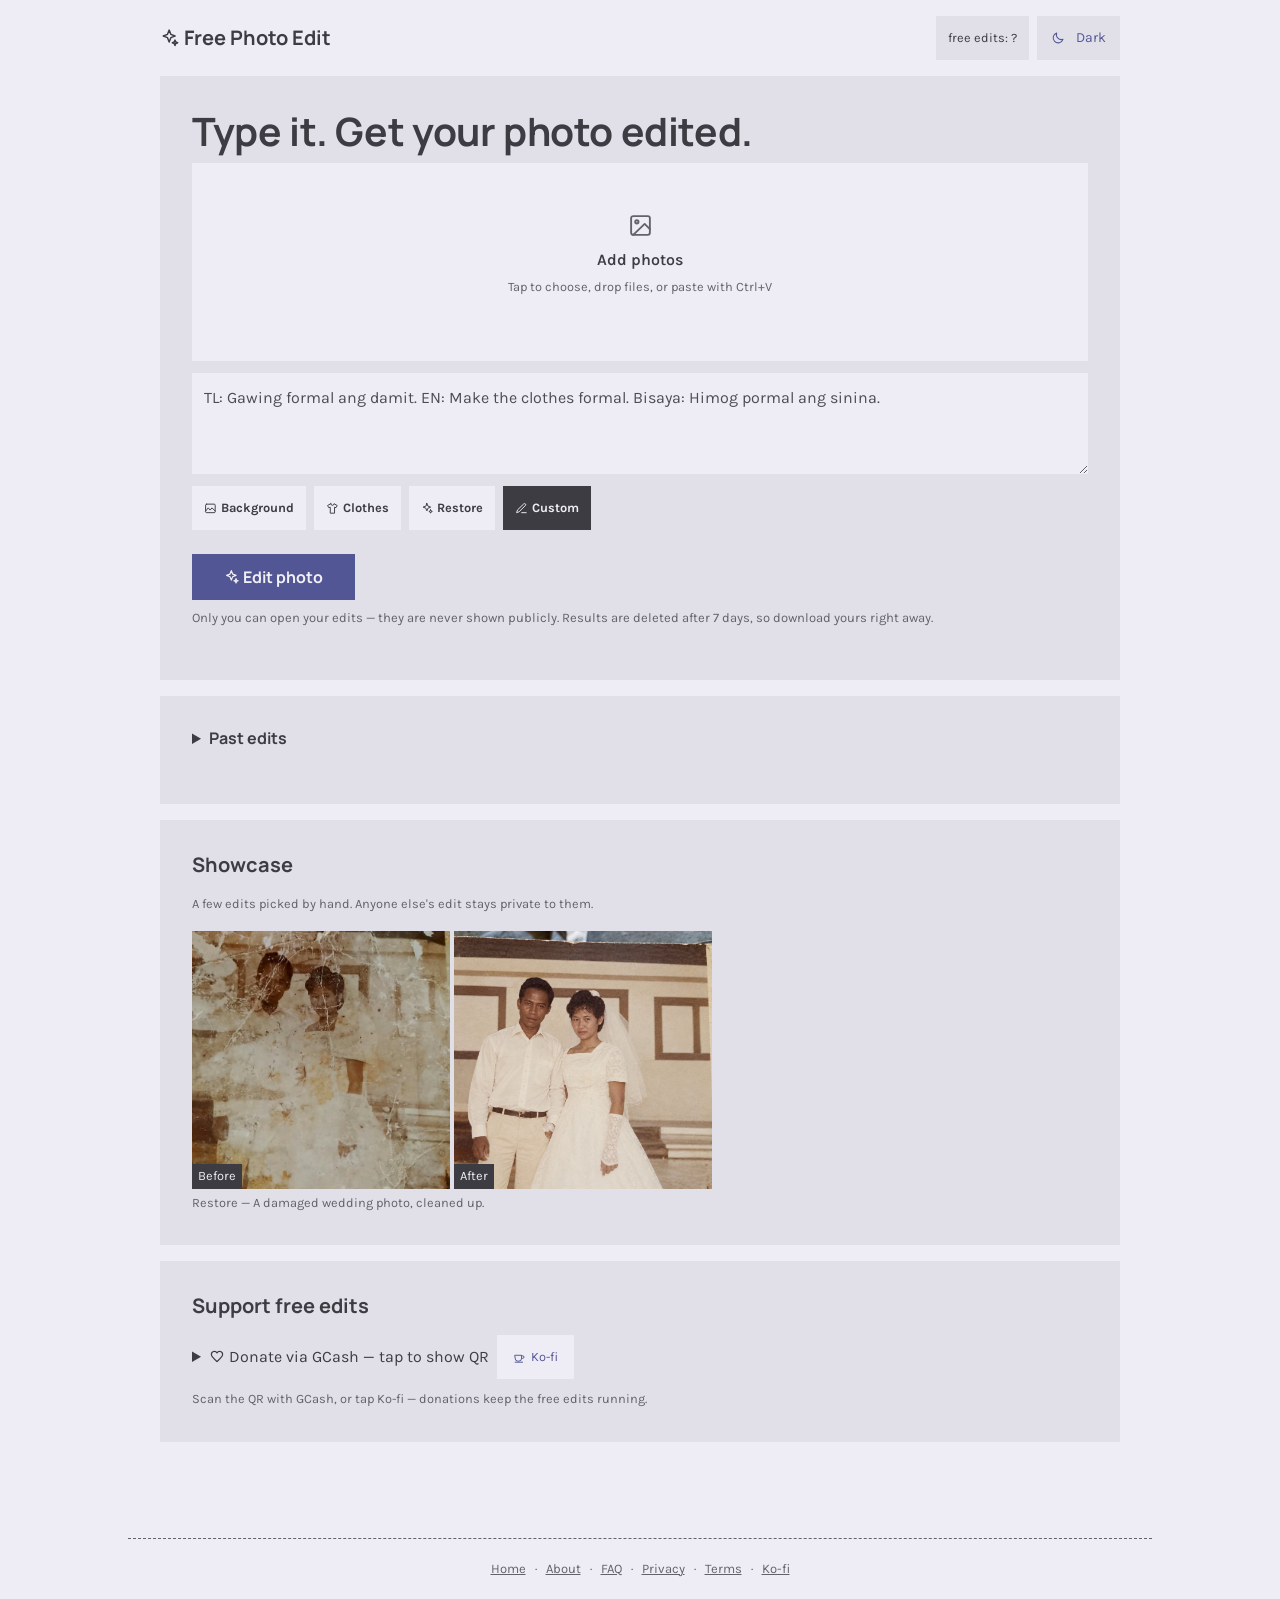
==== web/index.html @ 6755a5da "showcase: drop the rooster, keep the wedding restore The rooster was a two-panel input rendered as a" ====
<!DOCTYPE html>
<html lang="en">
<head>
<meta charset="utf-8">
<meta name="viewport" content="width=device-width, initial-scale=1">
<link rel="icon" href="data:image/svg+xml,%3Csvg xmlns='http://www.w3.org/2000/svg' viewBox='0 0 24 24'%3E%3Cpath fill='%23535695' d='M11 2l2 5.1 5.1 2-5.1 2-2 5.1-2-5.1-5.1-2 5.1-2z'/%3E%3Cpath fill='%23535695' d='M18 14.5l.9 2.3 2.3.9-2.3.9-.9 2.3-.9-2.3-2.3-.9 2.3-.9z'/%3E%3C/svg%3E">
<meta name="api-base" content="">
<title>Free Photo Edit — edit any photo by typing</title>
<meta name="description" content="Edit any photo by typing what you want — Tagalog, English, or Bisaya. 5 free edits a day, no account.">
<link rel="canonical" href="https://freephoto.uft1.com/">
<meta property="og:type" content="website">
<meta property="og:site_name" content="Free Photo Edit">
<meta property="og:url" content="https://freephoto.uft1.com/">
<meta property="og:title" content="Free Photo Edit — i-type lang, edited na">
<meta property="og:description" content="Tagalog, English, o Bisaya. 5 free edits a day, no account, download agad.">
<meta property="og:image" content="https://freephoto.uft1.com/og-card.png">
<meta property="og:image:width" content="1200">
<meta property="og:image:height" content="630">
<meta property="og:image:alt" content="Free Photo Edit — type what you want and download the edited photo">
<meta property="og:locale" content="en_PH">
<meta name="twitter:card" content="summary_large_image">
<meta name="twitter:title" content="Free Photo Edit — i-type lang, edited na">
<meta name="twitter:description" content="Tagalog, English, o Bisaya. 5 free edits a day, no account, download agad.">
<meta name="twitter:image" content="https://freephoto.uft1.com/og-card.png">
<meta name="theme-color" content="#eeedf5">
<link rel="preconnect" href="https://fonts.googleapis.com">
<link rel="preconnect" href="https://fonts.gstatic.com" crossorigin>
<link rel="stylesheet" href="https://fonts.googleapis.com/css2?family=Manrope:wght@400;500;700&family=Karla:wght@400;500&display=swap">
<link rel="stylesheet" href="site.css?v=6">
<script>try { document.documentElement.dataset.theme = localStorage.getItem("fpe-theme") === "dark" ? "dark" : "light"; } catch (e) { document.documentElement.dataset.theme = "light"; }</script>
<style>
  * { box-sizing:border-box }
  body { margin:0; background:var(--bg); color:var(--ink); font:var(--step-0)/var(--line-height) var(--font-text); }
  header { display:flex; align-items:center; gap:var(--space-xs); padding:var(--space-s) var(--space-l); max-width:1024px; margin:0 auto; }
  .brand { font:700 var(--step-1)/1.2 var(--font-display); color:var(--ink); margin:0 }
  .hero-h { font:700 clamp(1.5rem,4.2vw,2.441rem)/1.2 var(--font-display); letter-spacing:-.01em; margin:0 0 var(--space-2xs) }
  .hero-sub { margin:0 0 var(--space-m); color:var(--muted); font-size:var(--step-0); max-width:54ch }
  header nav { margin-left:auto; display:flex; gap:var(--space-2xs); align-items:center }
  #creditsBadge { display:inline-flex; align-items:center; min-height:44px; background:var(--card); color:var(--ink); padding:var(--space-2xs) var(--space-xs); font-size:var(--step--1); }
  main { max-width:1024px; margin:0 auto; padding:0 var(--space-l) var(--space-3xl); display:grid; gap:var(--space-s) }
  .card { background:var(--card); padding:var(--space-l); }
  .card h2, .card h3 { margin:0 0 var(--space-s); font:700 var(--step-1)/1.3 var(--font-display) }
  #dropzone { display:grid; gap:var(--space-3xs); justify-items:center; background:var(--input); padding:var(--space-xl) var(--space-m); text-align:center; color:var(--muted); cursor:pointer; }
  #dropzone .dz-icon { font-size:var(--step-2); line-height:1.3 }
  #dropzone .dz-title { color:var(--ink); font-weight:600; font-size:var(--step-0) }
  #dropzone .dz-sub { font-size:var(--step--1) }
  .desk-only { white-space:nowrap }
  #dropzone.over { outline:2px solid var(--accent); outline-offset:-2px; color:var(--ink); }
  #thumbs { display:flex; gap:var(--space-2xs); margin-top:var(--space-xs); flex-wrap:wrap; justify-content:center }
  #thumbs img { width:160px; height:160px; object-fit:cover }
  .thumb { position:relative }
  .thumb button { position:absolute; top:0; right:0; width:24px; height:24px; border:0; background:var(--ink); color:var(--bg); cursor:pointer }
  .thumb button::after { content:""; position:absolute; inset:-10px }
  textarea { width:100%; background:var(--input); color:var(--ink); border:0; padding:var(--space-xs); font:inherit; min-height:80px; resize:vertical }
  .row { display:flex; gap:var(--space-xs); align-items:center; flex-wrap:wrap }
  .presets { display:flex; flex-wrap:wrap; gap:var(--space-2xs); margin:var(--space-2xs) 0 var(--space-xs) }
  .preset { display:inline-flex; align-items:center; gap:var(--space-3xs); border:0; padding:var(--space-2xs) var(--space-xs); cursor:pointer; background:var(--input); color:var(--ink); font:inherit; font-size:var(--step--1); white-space:nowrap }
  .preset b { word-spacing:3px }
  .preset small { display:none }
  .preset.active { background:var(--ink); color:var(--bg) }
  .preset.active b { color:var(--bg) }
  #showcaseGrid { display:grid; grid-template-columns:repeat(auto-fit,minmax(260px,1fr)); gap:var(--space-xs) }
  #showcaseGrid figure { margin:0; max-width:520px }
  #showcaseGrid img { width:100%; display:block; background:var(--input) }
  #showcaseGrid figcaption { margin-top:var(--space-3xs); font-size:var(--step--1); color:var(--muted) }
  #showcaseGrid .pair { display:grid; grid-template-columns:1fr 1fr; gap:var(--space-3xs) }
  #showcaseGrid .pair > div { position:relative }
  #showcaseGrid .pair img { aspect-ratio:1/1; object-fit:cover }
  #showcaseGrid .tag { position:absolute; left:0; bottom:0; background:var(--ink); color:var(--bg); font-size:var(--step--1); padding:2px 6px }
  details.card summary { cursor:pointer; font:700 var(--step-0)/1.3 var(--font-display) }
  #editAnother { width:100%; background:var(--input); border:0; color:var(--muted); padding:var(--space-xs); cursor:pointer; font:inherit; font-size:var(--step--1); margin-top:var(--space-2xs) }
  #result { display:grid; gap:var(--space-xs) }
  /* Running state: the wait used to be one muted line with a raw job id. */
  .run-card { background:var(--input); padding:var(--space-l) var(--space-m); display:grid; justify-items:center; gap:var(--space-2xs); text-align:center }
  .run-card b { font:700 var(--step-1)/1.3 var(--font-display) }
  .run-card span.muted { max-width:44ch }
  .spin { width:30px; height:30px; border:3px solid var(--muted); border-top-color:var(--accent); border-radius:50%; margin-bottom:var(--space-2xs); animation:spin 900ms linear infinite }
  @keyframes spin { to { transform:rotate(360deg) } }
  @media (prefers-reduced-motion: reduce) { .spin { animation-duration:3s } }
  #submitBtn { background:var(--accent); border:0; padding:var(--space-xs) var(--space-l); font:700 var(--step-0) var(--font-display); cursor:pointer; color:var(--onaccent) }
  #submitBtn:hover { background:var(--accent-alt) }
  #submitBtn:disabled { opacity:.5; cursor:wait }
  #status { min-height:1.5em; color:var(--muted); font-size:var(--step--1) }
  #status.error { color:var(--err) }
  .hidden { display:none !important }
  .field { display:grid; gap:var(--space-3xs); margin-bottom:var(--space-xs) }
  .field label { font-size:var(--step--1); color:var(--muted) }
  #promptLabel{position:absolute;width:1px;height:1px;overflow:hidden;clip:rect(0 0 0 0);white-space:nowrap;border:0;padding:0;margin:-1px}
  .muted { color:var(--muted); font-size:var(--step--1) }
  #history { display:grid; gap:var(--space-xs) }
  .job { background:var(--input); padding:var(--space-s); display:grid; gap:var(--space-2xs) }
  .job-head { display:flex; gap:var(--space-2xs); align-items:baseline; justify-content:space-between; flex-wrap:wrap }
  .job-head b { font-size:var(--step--1) }
  .job-head small { color:var(--muted); font-size:var(--step--1) }
  .job-thumbs { display:flex; gap:var(--space-2xs); flex-wrap:wrap }
  .job-thumbs img { width:72px; height:72px; object-fit:cover }
  .job-spin { color:var(--accent); font-size:var(--step--1); margin:0 }
  .job-fail { color:var(--err); font-size:var(--step--1); margin:0 }
  .dl { background:var(--input); border:0; color:var(--link); gap:.4em; padding:var(--space-2xs) var(--space-s); font-size:var(--step--1); text-decoration:none; display:inline-flex; align-items:center; justify-content:center; min-height:44px; cursor:pointer; font-family:inherit }
  .dl.solid { background:var(--accent); color:var(--onaccent); font-weight:700 }
  .dl:disabled { opacity:.5; cursor:wait }
  #donate { display:flex; gap:var(--space-2xs); flex-wrap:wrap; align-items:center }
  #donate summary { line-height:44px }
  #packs { display:flex; gap:var(--space-2xs); flex-wrap:wrap }
  .pack { flex:1 1 150px; display:grid; gap:2px; text-align:left; font:inherit; color:var(--ink); background:var(--input); border:0; padding:var(--space-2xs) var(--space-xs); cursor:pointer; min-height:44px }
  .pack b { font-size:var(--step-0) }
  .pack small { color:var(--muted); font-size:var(--step--1) }
  .pack:disabled { opacity:.5; cursor:wait }
  #buyStatus.error { color:var(--err) }
  .compare { position:relative; overflow:hidden; background:var(--input) }
  .compare img { display:block; width:100% }
  .compare .compare-before { position:absolute; inset:0; height:100%; object-fit:contain; background:var(--input) }
  .compare-labels { margin:0; text-align:center }
  .job input[type=range] { width:100%; min-height:44px; accent-color:var(--accent) }
  button, summary { min-height:44px }
  button:focus-visible, a:focus-visible, #dropzone:focus-visible { outline:3px solid var(--link); outline-offset:3px }
  @media (max-width:480px) { header { flex-wrap:wrap; padding:var(--space-s) } header nav { margin-left:0; flex-wrap:wrap } main { padding:0 var(--space-s) var(--space-2xl) } .card { padding:var(--space-m) } #submitBtn { width:100% } .desk-only { display:none } }
  #adslot { background:var(--input); padding:var(--space-s); text-align:center; color:var(--muted); font-size:var(--step--1) }
</style>
</head>
<body>
<header>
  <div class="brand"><svg class="ico" aria-hidden="true"><use href="icons.svg#i-sparkles"></use></svg> Free Photo Edit</div>
  <nav><span id="creditsBadge" title="Edits remaining">free edits: …</span><button id="themeBtn" class="dl" type="button"><svg class="ico" aria-hidden="true"><use href="icons.svg#i-moon"></use></svg> Dark</button></nav>
</header>
<main>
  <section class="card">
    <h1 class="hero-h">Type it. Get your photo edited.</h1>
    <div id="formBody">
      <div id="dropzone" tabindex="0" role="button" aria-label="Add up to 5 photos">
        <span class="dz-icon" aria-hidden="true"><svg class="ico"><use href="icons.svg#i-image"></use></svg></span>
        <span class="dz-title">Add photos</span>
        <span class="dz-sub">Tap to choose, drop files, or paste <span class="desk-only">with Ctrl+V</span></span>
        <input id="fileInput" class="hidden" type="file" accept="image/jpeg,image/png,image/webp" multiple>
        <div id="thumbs"></div>
      </div>
      <div class="field" style="margin-top:12px">
        <label for="prompt" id="promptLabel">Instruction (required)</label>
        <textarea id="prompt" rows="3" maxlength="2000" placeholder="TL: Gawing formal ang damit. EN: Make the clothes formal. Bisaya: Himog pormal ang sinina."></textarea>
        <div class="presets" id="presets" role="group" aria-label="Edit type"></div>
      </div>
      <div id="tsWidget" style="margin-top:8px"></div>
      <div class="row" style="margin-top:4px">
        <button id="submitBtn"><svg class="ico" aria-hidden="true"><use href="icons.svg#i-sparkles"></use></svg> Edit photo</button>
      </div>
      <p class="muted" style="margin:8px 0 0;font-size:13px">Only you can open your edits — they are never shown publicly. Results are deleted after 7 days, so download yours right away.</p>
    </div>
    <button id="editAnother" class="hidden" type="button"><svg class="ico" aria-hidden="true"><use href="icons.svg#i-camera"></use></svg> Edit another photo…</button>
    <div id="status" aria-live="polite"></div>
    <div id="result" class="hidden" style="margin-top:12px"></div>
  </section>

  <details class="card">
    <summary>Past edits <small id="histCount" style="color:var(--muted);font-weight:400"></small></summary>
    <div id="history"><p class="muted">Loading…</p></div>
  </details>

  <section class="card" id="buyCard">
    <h2>Buy edits</h2>
    <div id="packs" role="group" aria-label="Edit packs"><p class="muted">Loading packs…</p></div>
    <div class="field" style="max-width:340px;margin:12px 0 0">
      <label for="buyEmail">Email — so we can recover your edits if this browser loses its data</label>
      <input id="buyEmail" type="email" autocomplete="email" maxlength="200" placeholder="you@example.com" style="background:var(--input);color:var(--ink);border:0;padding:10px;font:inherit">
    </div>
    <p class="muted" id="buyStatus" aria-live="polite" style="margin:10px 0 0"></p>
    <p class="muted" style="margin:10px 0 0">Paid via GCash, Maya, GrabPay or card — handled by Xendit. Your edits are added after payment confirms.</p>
  </section>

  <section class="card" id="showcase" hidden>
    <h2>Showcase</h2>
    <p class="muted" style="margin:0 0 var(--space-s);font-size:var(--step--1)">A few edits picked by hand. Anyone else's edit stays private to them.</p>
    <div id="showcaseGrid"></div>
  </section>

  <section class="card" id="donateCard">
    <h2>Support free edits</h2>
    <div id="donate">
      <details>
        <summary style="cursor:pointer"><svg class="ico" aria-hidden="true"><use href="icons.svg#i-heart"></use></svg> Donate via GCash — tap to show QR</summary>
        <img id="gcashQr" src="gcash-qr.png" alt="GCash QR — scan to donate" style="width:190px;margin-top:10px" onerror="this.remove()">
      </details>
      <a class="dl" id="kofiLink" href="https://ko-fi.com/twe222" target="_blank" rel="noopener"><svg class="ico" aria-hidden="true"><use href="icons.svg#i-coffee"></use></svg> Ko-fi</a>
    </div>
    <p class="muted" style="margin:10px 0 0">Scan the QR with GCash, or tap Ko-fi — donations keep the free edits running.</p>
    <div id="adslot" hidden></div>
  </section>
</main>
<footer class="site-foot">
  <a href="index.html">Home</a> · <a href="about.html">About</a> · <a href="faq.html">FAQ</a> · <a href="privacy.html">Privacy</a> · <a href="terms.html">Terms</a> · <a href="https://ko-fi.com/twe222" target="_blank" rel="noopener">Ko-fi</a>
</footer>
<script src="site.js?v=4" defer></script>
<script src="app.js?v=20261114f"></script>
</body>
</html>
---- web/site.css ----
@import url("tokens.css?v=3");

* { box-sizing:border-box }
body { margin:0; background:var(--bg); color:var(--ink); font:16px/1.6 var(--font-text); }
a { color:var(--link) }
::placeholder { color:var(--placeholder); opacity:1 }
.site-head { display:flex; align-items:center; gap:12px; padding:14px 20px; max-width:1024px; margin:0 auto; width:100%; border-bottom:1px dashed var(--ink-muted) }
.site-head .brand { font-size:18px; font-weight:700; color:var(--ink); text-decoration:none; margin-right:auto }
.site-foot { max-width:1024px; margin:0 auto; padding:20px; color:var(--muted); font-size:13px; text-align:center; border-top:1px dashed var(--ink-muted) }
.site-foot a { color:var(--muted); margin:0 6px }
.page { max-width:1024px; margin:0 auto; padding:20px; display:grid; gap:12px }
.page h1 { font-size:26px; margin:8px 0 0 }
.page h2 { font-size:17px; margin:18px 0 0 }
.page p, .page li { color:var(--ink) }
.page .updated { color:var(--muted); font-size:13px; margin:0 }
#themeBtn { background:var(--paper-alt); color:var(--link); border:0; border-radius:0px; padding:6px 14px; cursor:pointer; font:inherit; font-size:14px }
.ico { width:1em; height:1em; display:inline-block; vertical-align:-0.125em; flex:none }
#themeBtn .ico { margin-right:.4em }
a:focus-visible, button:focus-visible { outline:3px solid var(--link); outline-offset:3px }
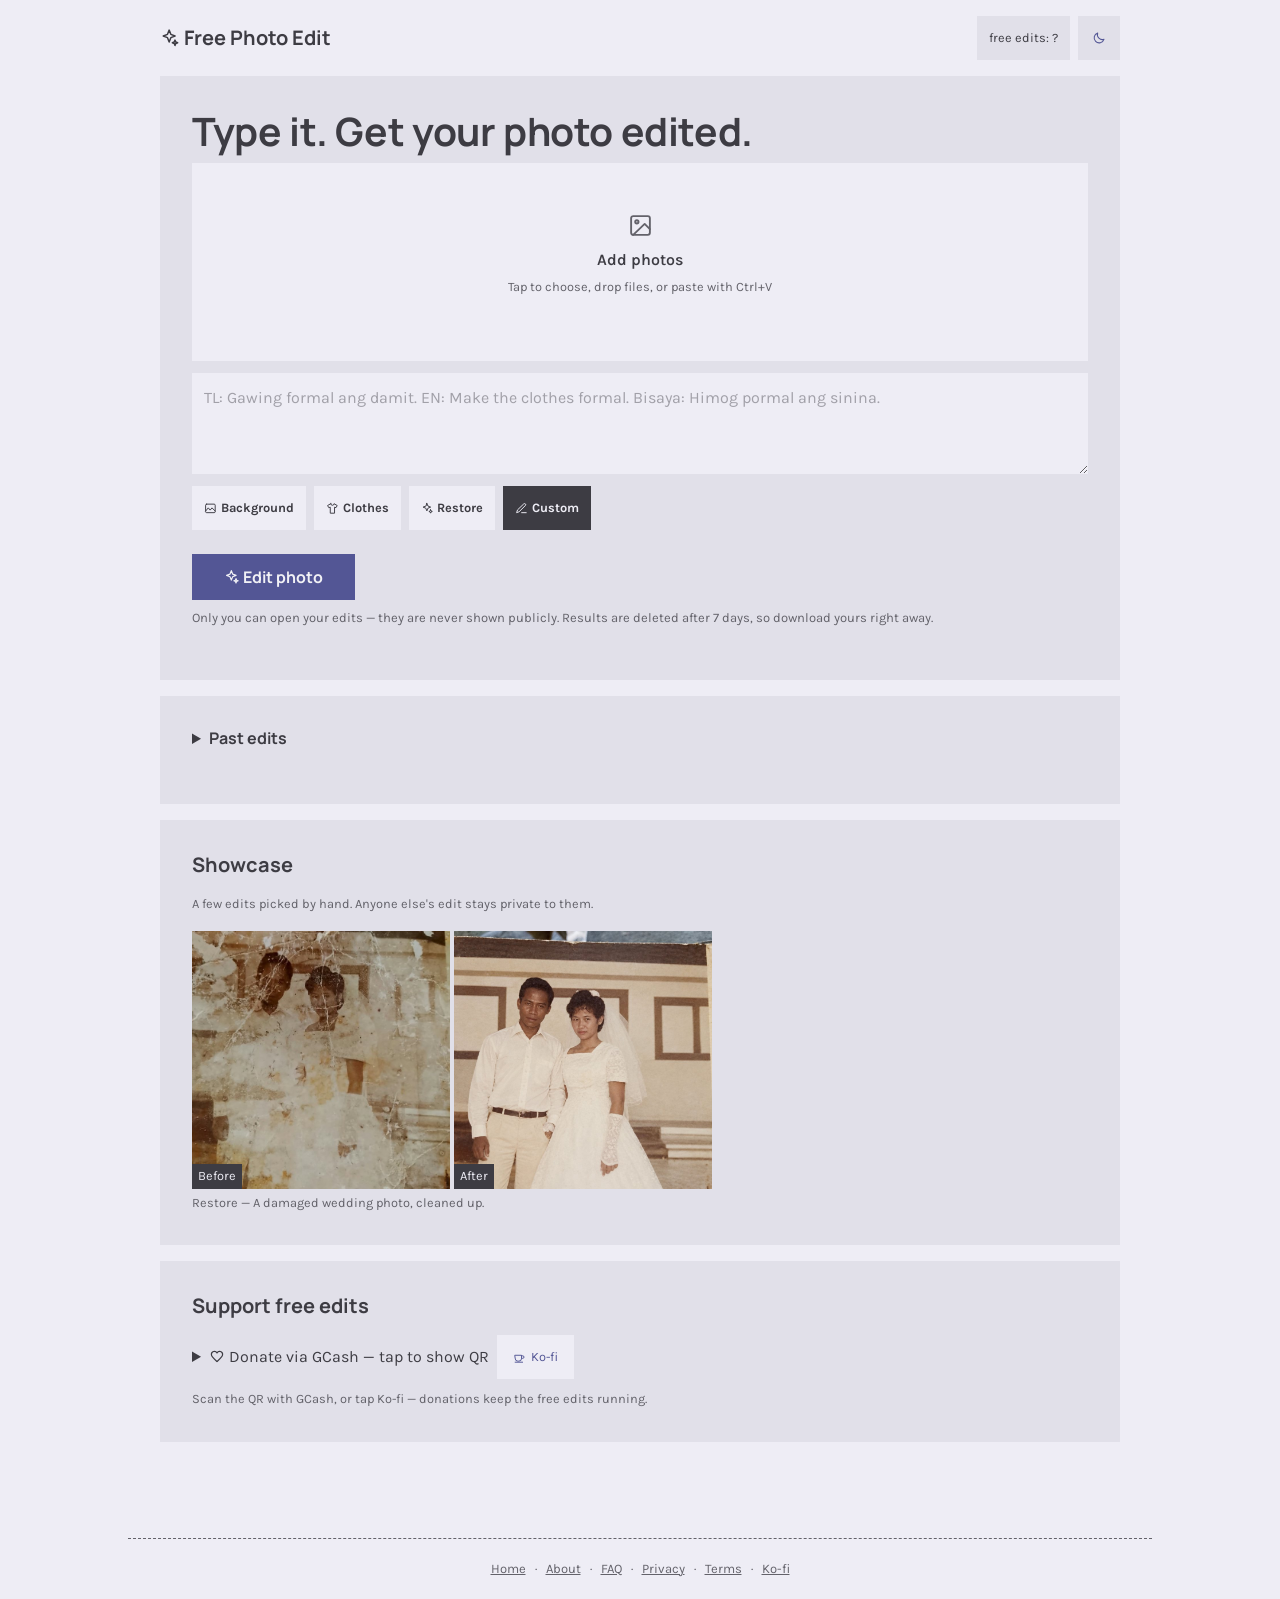
==== commit f4395dd1: "Give the site real SEO, prompt chips that fill themselves, one-row mobile layout Search: fix the sit" ====
--- a/web/index.html
+++ b/web/index.html
@@ -26,7 +26,7 @@
 <link rel="preconnect" href="https://fonts.googleapis.com">
 <link rel="preconnect" href="https://fonts.gstatic.com" crossorigin>
 <link rel="stylesheet" href="https://fonts.googleapis.com/css2?family=Manrope:wght@400;500;700&family=Karla:wght@400;500&display=swap">
-<link rel="stylesheet" href="site.css?v=6">
+<link rel="stylesheet" href="site.css?v=8">
 <script>try { document.documentElement.dataset.theme = localStorage.getItem("fpe-theme") === "dark" ? "dark" : "light"; } catch (e) { document.documentElement.dataset.theme = "light"; }</script>
 <style>
   * { box-sizing:border-box }
@@ -52,6 +52,7 @@
   .thumb button { position:absolute; top:0; right:0; width:24px; height:24px; border:0; background:var(--ink); color:var(--bg); cursor:pointer }
   .thumb button::after { content:""; position:absolute; inset:-10px }
   textarea { width:100%; background:var(--input); color:var(--ink); border:0; padding:var(--space-xs); font:inherit; min-height:80px; resize:vertical }
+  textarea::placeholder { color:var(--ink-muted); opacity:.55 }
   .row { display:flex; gap:var(--space-xs); align-items:center; flex-wrap:wrap }
   .presets { display:flex; flex-wrap:wrap; gap:var(--space-2xs); margin:var(--space-2xs) 0 var(--space-xs) }
   .preset { display:inline-flex; align-items:center; gap:var(--space-3xs); border:0; padding:var(--space-2xs) var(--space-xs); cursor:pointer; background:var(--input); color:var(--ink); font:inherit; font-size:var(--step--1); white-space:nowrap }
@@ -94,6 +95,14 @@
   .job-head small { color:var(--muted); font-size:var(--step--1) }
   .job-thumbs { display:flex; gap:var(--space-2xs); flex-wrap:wrap }
   .job-thumbs img { width:72px; height:72px; object-fit:cover }
+  .fix { display:grid; gap:var(--space-2xs); margin-top:var(--space-s) }
+  .fix label { font-size:var(--step--1) }
+  dialog { border:0; padding:var(--space-m); background:var(--bg); color:var(--ink); border-radius:14px; width:min(680px, calc(100vw - 2 * var(--space-s))); max-height:calc(100vh - 2 * var(--space-s)); overflow:auto }
+  dialog::backdrop { background:oklch(0 0 0 / .55) }
+  #sharePreview { display:block; width:100%; height:auto; max-height:55vh; object-fit:contain; border-radius:10px; background:var(--input); margin:0 0 var(--space-xs) }
+  #sharePreview:not([src]) { min-height:120px }
+  .credit-row { display:flex; align-items:center; gap:var(--space-2xs); font-size:var(--step--1); margin:0 0 var(--space-3xs); cursor:pointer }
+  .credit-row input { width:18px; height:18px; accent-color:var(--accent); min-height:0; cursor:pointer }
   .job-spin { color:var(--accent); font-size:var(--step--1); margin:0 }
   .job-fail { color:var(--err); font-size:var(--step--1); margin:0 }
   .dl { background:var(--input); border:0; color:var(--link); gap:.4em; padding:var(--space-2xs) var(--space-s); font-size:var(--step--1); text-decoration:none; display:inline-flex; align-items:center; justify-content:center; min-height:44px; cursor:pointer; font-family:inherit }
@@ -107,21 +116,33 @@
   .pack small { color:var(--muted); font-size:var(--step--1) }
   .pack:disabled { opacity:.5; cursor:wait }
   #buyStatus.error { color:var(--err) }
-  .compare { position:relative; overflow:hidden; background:var(--input) }
-  .compare img { display:block; width:100% }
-  .compare .compare-before { position:absolute; inset:0; height:100%; object-fit:contain; background:var(--input) }
-  .compare-labels { margin:0; text-align:center }
-  .job input[type=range] { width:100%; min-height:44px; accent-color:var(--accent) }
   button, summary { min-height:44px }
   button:focus-visible, a:focus-visible, #dropzone:focus-visible { outline:3px solid var(--link); outline-offset:3px }
-  @media (max-width:480px) { header { flex-wrap:wrap; padding:var(--space-s) } header nav { margin-left:0; flex-wrap:wrap } main { padding:0 var(--space-s) var(--space-2xl) } .card { padding:var(--space-m) } #submitBtn { width:100% } .desk-only { display:none } }
+  @media (max-width:480px) { header { flex-wrap:nowrap; padding:var(--space-2xs) var(--space-s); gap:var(--space-2xs) } header nav { margin-left:auto; gap:var(--space-3xs) } .brand { font-size:var(--step-0) } main { padding:0 var(--space-s) var(--space-2xl) } .card { padding:var(--space-m) } #submitBtn { width:100% } .desk-only { display:none } .presets { display:grid; grid-template-columns:repeat(4,minmax(0,1fr)); gap:var(--space-3xs) } .preset { justify-content:center; gap:0; padding:var(--space-3xs) 1px; font-size:11px; min-width:0; overflow:hidden; text-overflow:ellipsis } .preset .ico { display:none } }
   #adslot { background:var(--input); padding:var(--space-s); text-align:center; color:var(--muted); font-size:var(--step--1) }
 </style>
+<script type="application/ld+json">
+{
+  "@context": "https://schema.org",
+  "@type": "WebApplication",
+  "name": "Free Photo Edit",
+  "url": "https://freephoto.uft1.com/",
+  "description": "Edit any photo by typing what you want in Tagalog, English, or Bisaya. 5 free edits a day, no account.",
+  "applicationCategory": "MultimediaApplication",
+  "operatingSystem": "Web browser",
+  "inLanguage": ["en", "tl"],
+  "offers": {
+    "@type": "Offer",
+    "price": "0",
+    "priceCurrency": "PHP"
+  }
+}
+</script>
 </head>
 <body>
 <header>
   <div class="brand"><svg class="ico" aria-hidden="true"><use href="icons.svg#i-sparkles"></use></svg> Free Photo Edit</div>
-  <nav><span id="creditsBadge" title="Edits remaining">free edits: …</span><button id="themeBtn" class="dl" type="button"><svg class="ico" aria-hidden="true"><use href="icons.svg#i-moon"></use></svg> Dark</button></nav>
+  <nav><span id="creditsBadge" title="Edits remaining">free edits: …</span><button id="themeBtn" class="dl" type="button" aria-label="Switch to dark theme" title="Switch to dark theme"><svg class="ico" aria-hidden="true"><use href="icons.svg#i-moon"></use></svg></button></nav>
 </header>
 <main>
   <section class="card">
@@ -148,6 +169,19 @@
     <button id="editAnother" class="hidden" type="button"><svg class="ico" aria-hidden="true"><use href="icons.svg#i-camera"></use></svg> Edit another photo…</button>
     <div id="status" aria-live="polite"></div>
     <div id="result" class="hidden" style="margin-top:12px"></div>
+    <dialog id="shareModal" aria-labelledby="shareTitle">
+      <h2 id="shareTitle">Share this edit</h2>
+      <label class="credit-row"><input type="checkbox" id="shareCredit" checked> Add a small credit footer (freephoto.uft1.com)</label>
+      <p class="muted" id="shareNote" style="margin:0 0 8px">The footer carries <b>freephoto.uft1.com</b>, so the photo keeps its credit where posted links get flagged.</p>
+      <img id="sharePreview" alt="Edited photo with a credit line under it">
+      <div class="row">
+        <button id="shareCopyImg" class="dl solid" type="button">Copy image</button>
+        <button id="shareSave" class="dl" type="button">Save PNG</button>
+        <button id="shareCopyLink" class="dl" type="button">Copy link</button>
+        <button id="shareNative" class="dl hidden" type="button">Share…</button>
+        <button id="shareClose" class="dl" type="button">Close</button>
+      </div>
+    </dialog>
   </section>
 
   <details class="card">
@@ -188,7 +222,7 @@
 <footer class="site-foot">
   <a href="index.html">Home</a> · <a href="about.html">About</a> · <a href="faq.html">FAQ</a> · <a href="privacy.html">Privacy</a> · <a href="terms.html">Terms</a> · <a href="https://ko-fi.com/twe222" target="_blank" rel="noopener">Ko-fi</a>
 </footer>
-<script src="site.js?v=4" defer></script>
-<script src="app.js?v=20261114f"></script>
+<script src="site.js?v=6" defer></script>
+<script src="app.js?v=20261119b"></script>
 </body>
 </html>
--- a/web/site.css
+++ b/web/site.css
@@ -15,5 +15,4 @@
 .page .updated { color:var(--muted); font-size:13px; margin:0 }
 #themeBtn { background:var(--paper-alt); color:var(--link); border:0; border-radius:0px; padding:6px 14px; cursor:pointer; font:inherit; font-size:14px }
 .ico { width:1em; height:1em; display:inline-block; vertical-align:-0.125em; flex:none }
-#themeBtn .ico { margin-right:.4em }
 a:focus-visible, button:focus-visible { outline:3px solid var(--link); outline-offset:3px }
